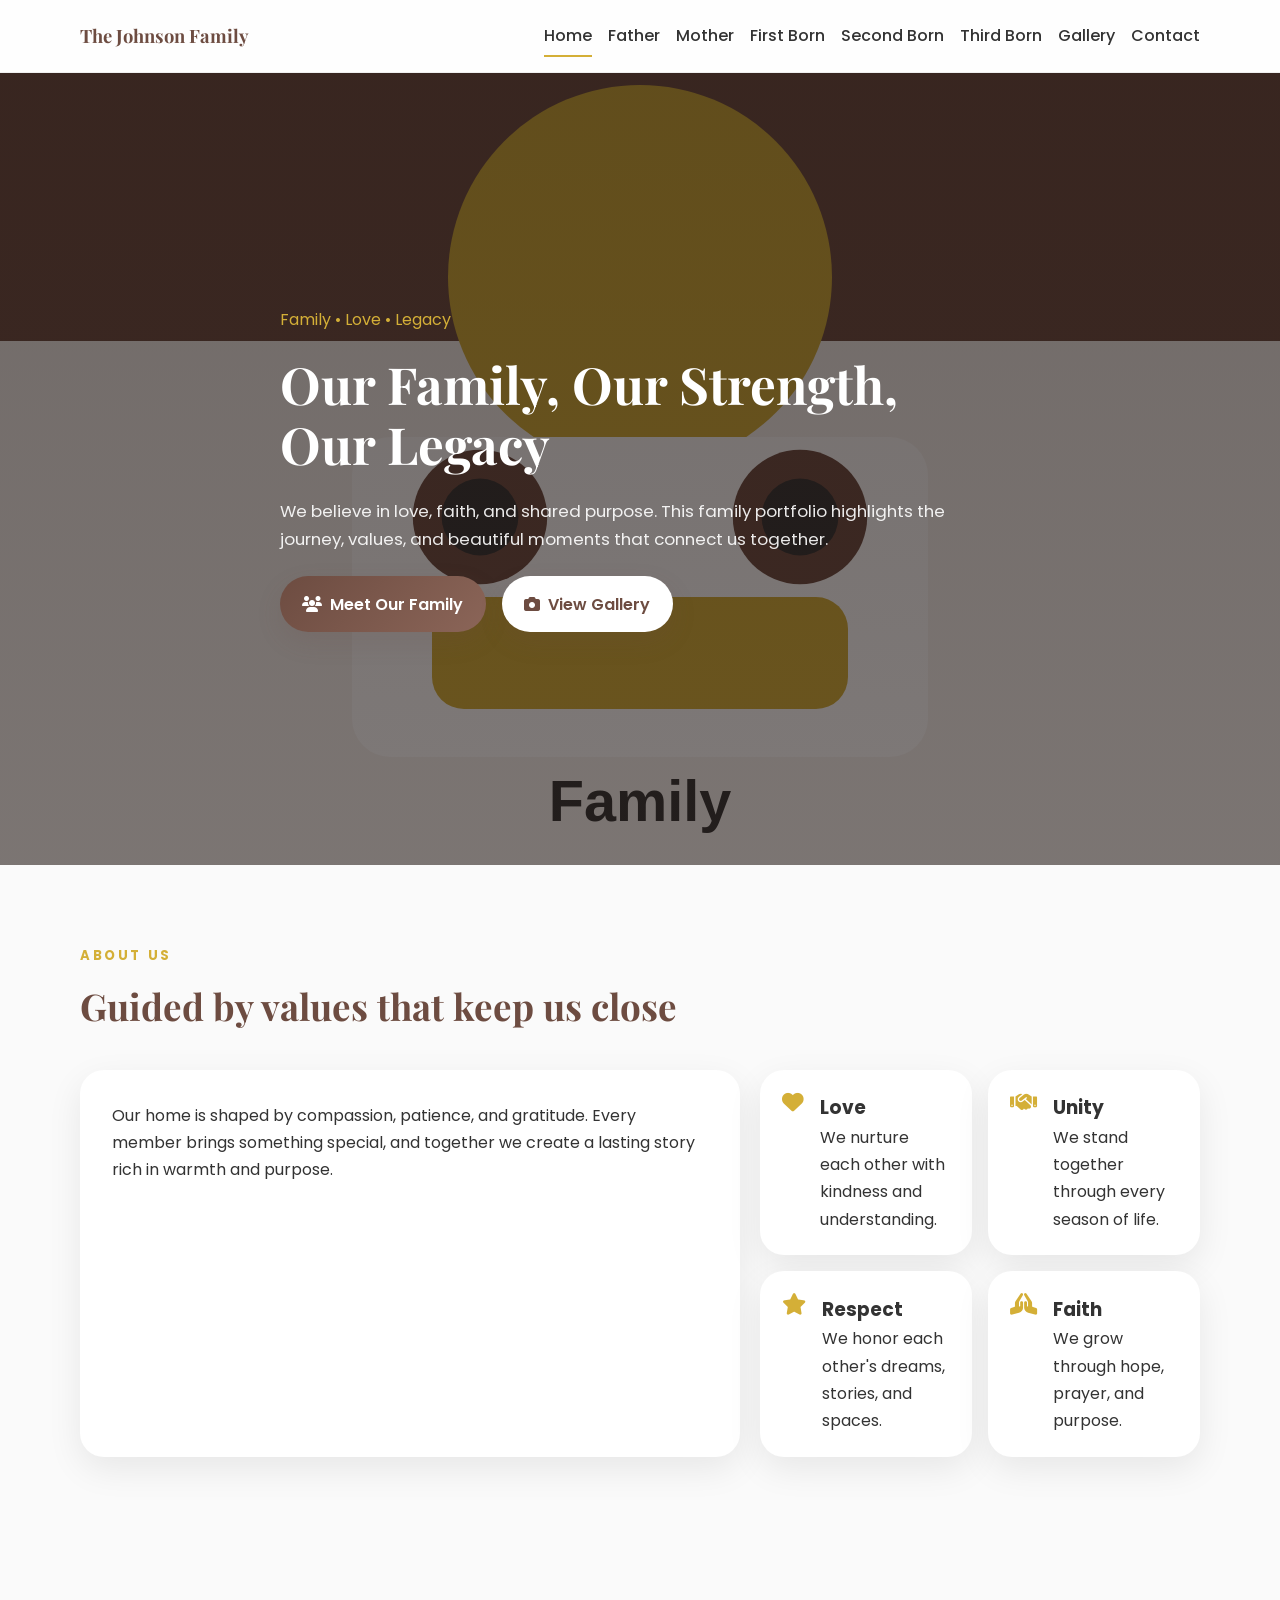
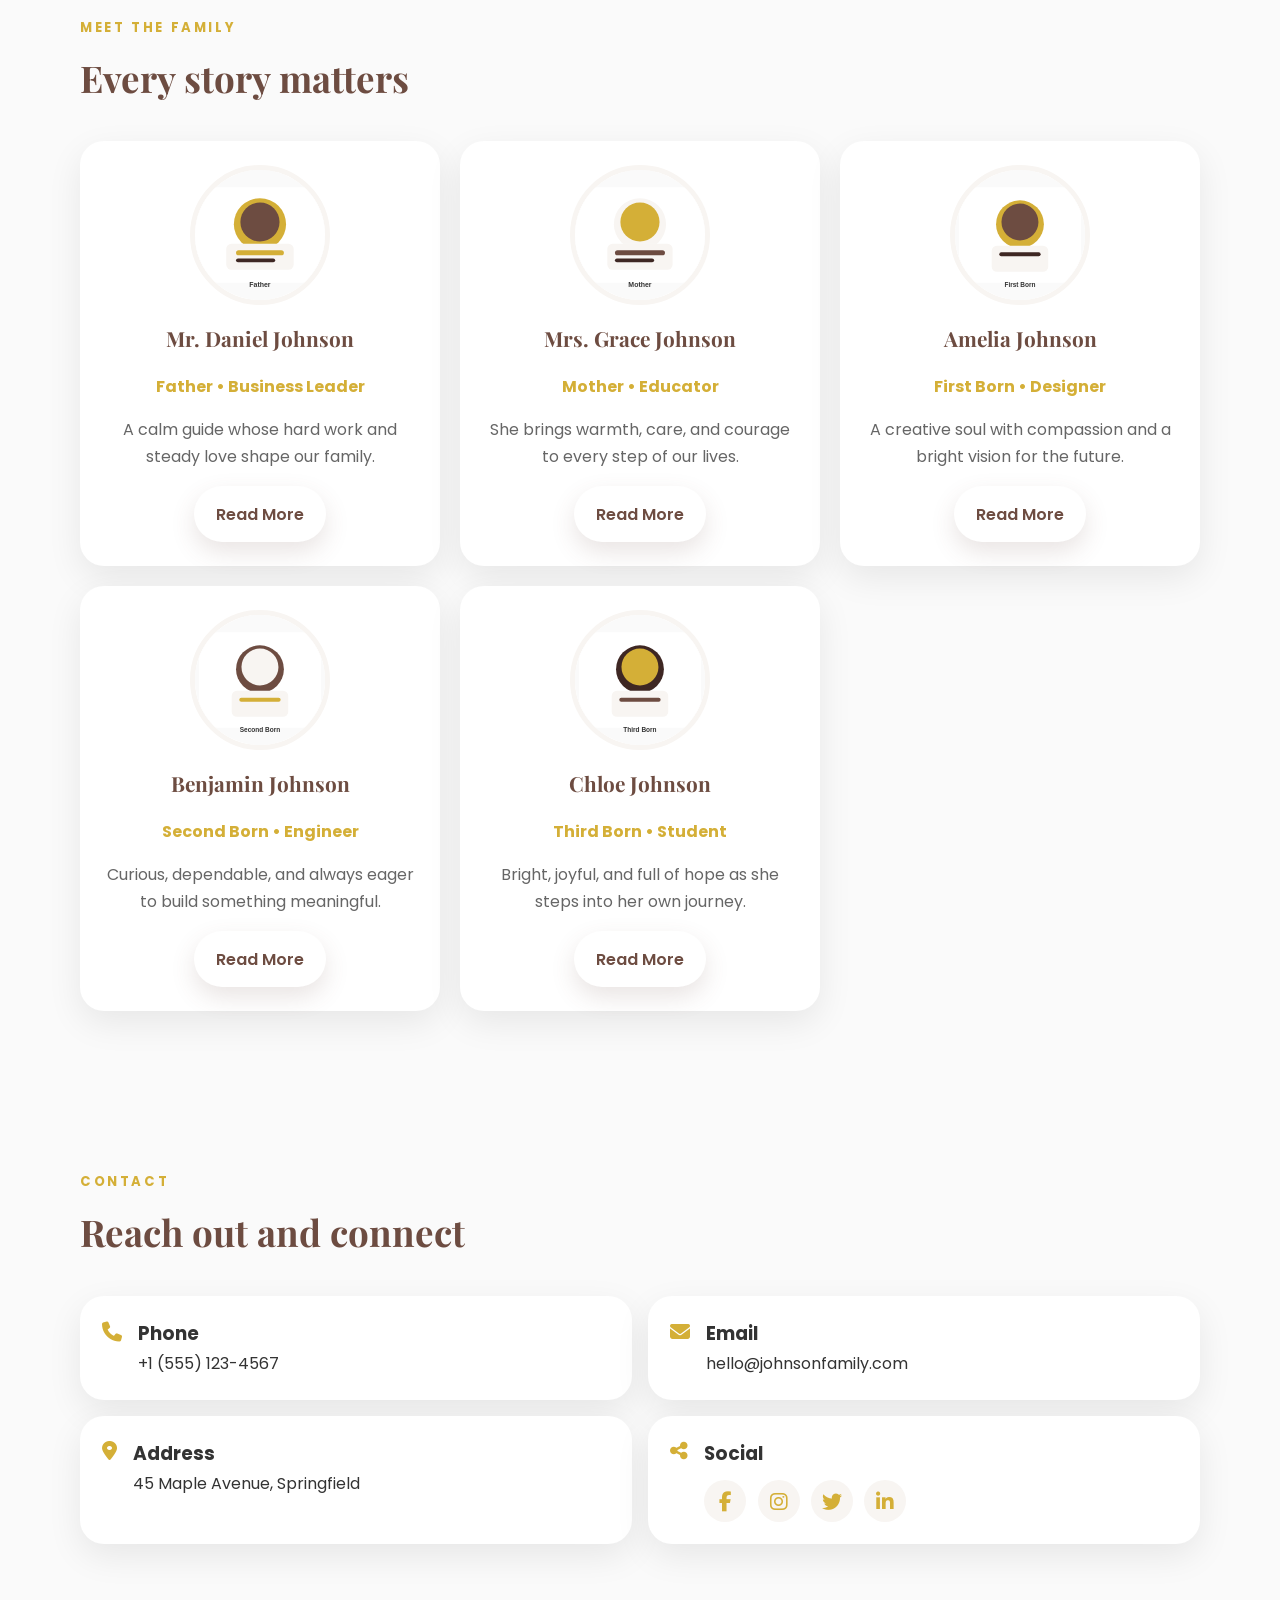
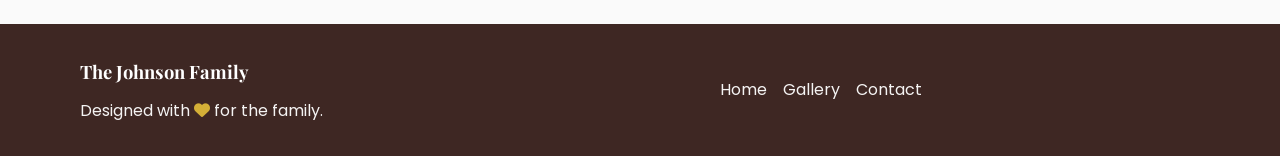
==== index.html @ 094f9c55 "first commit" ====
<!DOCTYPE html>
<html lang="en">
  <head>
    <meta charset="UTF-8" />
    <meta name="viewport" content="width=device-width, initial-scale=1.0" />
    <title>The Johnson Family</title>
    <meta name="description" content="A warm and elegant family portfolio website for the Johnson family." />
    <link rel="preconnect" href="https://fonts.googleapis.com" />
    <link rel="preconnect" href="https://fonts.gstatic.com" crossorigin />
    <link href="https://fonts.googleapis.com/css2?family=Playfair+Display:wght@600;700&family=Poppins:wght@400;500;600;700&display=swap" rel="stylesheet" />
    <link rel="stylesheet" href="https://cdnjs.cloudflare.com/ajax/libs/font-awesome/6.5.0/css/all.min.css" />
    <link rel="stylesheet" href="css/style.css" />
  </head>
  <body>
    <header class="site-header">
      <div class="container navbar">
        <a class="logo" href="index.html">The Johnson Family</a>
        <nav class="nav-links" aria-label="Primary navigation">
          <a class="active" href="index.html">Home</a>
          <a href="father.html">Father</a>
          <a href="mother.html">Mother</a>
          <a href="firstborn.html">First Born</a>
          <a href="secondborn.html">Second Born</a>
          <a href="thirdborn.html">Third Born</a>
          <a href="gallery.html">Gallery</a>
          <a href="#contact">Contact</a>
        </nav>
      </div>
    </header>

    <main>
      <section class="hero">
        <div class="container hero-content">
          <span class="section-title" style="margin-bottom: 0; color: var(--accent);">Family • Love • Legacy</span>
          <h1>Our Family, Our Strength, Our Legacy</h1>
          <p>We believe in love, faith, and shared purpose. This family portfolio highlights the journey, values, and beautiful moments that connect us together.</p>
          <div class="hero-actions">
            <a class="btn btn-primary" href="#family"><i class="fa-solid fa-users"></i> Meet Our Family</a>
            <a class="btn btn-secondary" href="gallery.html"><i class="fa-solid fa-camera"></i> View Gallery</a>
          </div>
        </div>
      </section>

      <section class="section">
        <div class="container">
          <div class="section-title">
            <span>About us</span>
            <h2>Guided by values that keep us close</h2>
          </div>
          <div class="about-grid">
            <div class="about-card">
              <p>Our home is shaped by compassion, patience, and gratitude. Every member brings something special, and together we create a lasting story rich in warmth and purpose.</p>
            </div>
            <div class="values-grid">
              <article class="value-card">
                <i class="fa-solid fa-heart"></i>
                <div>
                  <h3>Love</h3>
                  <p>We nurture each other with kindness and understanding.</p>
                </div>
              </article>
              <article class="value-card">
                <i class="fa-solid fa-handshake"></i>
                <div>
                  <h3>Unity</h3>
                  <p>We stand together through every season of life.</p>
                </div>
              </article>
              <article class="value-card">
                <i class="fa-solid fa-star"></i>
                <div>
                  <h3>Respect</h3>
                  <p>We honor each other's dreams, stories, and spaces.</p>
                </div>
              </article>
              <article class="value-card">
                <i class="fa-solid fa-praying-hands"></i>
                <div>
                  <h3>Faith</h3>
                  <p>We grow through hope, prayer, and purpose.</p>
                </div>
              </article>
            </div>
          </div>
        </div>
      </section>

      <section class="section" id="family">
        <div class="container">
          <div class="section-title">
            <span>Meet the family</span>
            <h2>Every story matters</h2>
          </div>
          <div class="member-grid">
            <article class="member-card">
              <img src="images/father.svg" alt="Father portrait" />
              <h3>Mr. Daniel Johnson</h3>
              <p class="role">Father • Business Leader</p>
              <p class="bio">A calm guide whose hard work and steady love shape our family.</p>
              <a class="btn btn-secondary" href="father.html">Read More</a>
            </article>
            <article class="member-card">
              <img src="images/mother.svg" alt="Mother portrait" />
              <h3>Mrs. Grace Johnson</h3>
              <p class="role">Mother • Educator</p>
              <p class="bio">She brings warmth, care, and courage to every step of our lives.</p>
              <a class="btn btn-secondary" href="mother.html">Read More</a>
            </article>
            <article class="member-card">
              <img src="images/firstborn.svg" alt="First born portrait" />
              <h3>Amelia Johnson</h3>
              <p class="role">First Born • Designer</p>
              <p class="bio">A creative soul with compassion and a bright vision for the future.</p>
              <a class="btn btn-secondary" href="firstborn.html">Read More</a>
            </article>
            <article class="member-card">
              <img src="images/secondborn.svg" alt="Second born portrait" />
              <h3>Benjamin Johnson</h3>
              <p class="role">Second Born • Engineer</p>
              <p class="bio">Curious, dependable, and always eager to build something meaningful.</p>
              <a class="btn btn-secondary" href="secondborn.html">Read More</a>
            </article>
            <article class="member-card">
              <img src="images/thirdborn.svg" alt="Third born portrait" />
              <h3>Chloe Johnson</h3>
              <p class="role">Third Born • Student</p>
              <p class="bio">Bright, joyful, and full of hope as she steps into her own journey.</p>
              <a class="btn btn-secondary" href="thirdborn.html">Read More</a>
            </article>
          </div>
        </div>
      </section>

      <section class="section" id="contact">
        <div class="container">
          <div class="section-title">
            <span>Contact</span>
            <h2>Reach out and connect</h2>
          </div>
          <div class="contact-grid">
            <article class="contact-card">
              <i class="fa-solid fa-phone"></i>
              <div>
                <h3>Phone</h3>
                <p>+1 (555) 123-4567</p>
              </div>
            </article>
            <article class="contact-card">
              <i class="fa-solid fa-envelope"></i>
              <div>
                <h3>Email</h3>
                <p>hello@johnsonfamily.com</p>
              </div>
            </article>
            <article class="contact-card">
              <i class="fa-solid fa-location-dot"></i>
              <div>
                <h3>Address</h3>
                <p>45 Maple Avenue, Springfield</p>
              </div>
            </article>
            <article class="contact-card">
              <i class="fa-solid fa-share-nodes"></i>
              <div>
                <h3>Social</h3>
                <div class="social-links">
                  <a href="#"><i class="fa-brands fa-facebook-f"></i></a>
                  <a href="#"><i class="fa-brands fa-instagram"></i></a>
                  <a href="#"><i class="fa-brands fa-twitter"></i></a>
                  <a href="#"><i class="fa-brands fa-linkedin-in"></i></a>
                </div>
              </div>
            </article>
          </div>
        </div>
      </section>
    </main>

    <footer class="site-footer">
      <div class="container footer-grid">
        <div>
          <h3 class="logo" style="color: white; margin-bottom: 0.6rem;">The Johnson Family</h3>
          <p>Designed with <i class="fa-solid fa-heart" style="color: var(--accent);"></i> for the family.</p>
        </div>
        <div>
          <ul class="footer-links">
            <li><a href="index.html">Home</a></li>
            <li><a href="gallery.html">Gallery</a></li>
            <li><a href="#contact">Contact</a></li>
          </ul>
        </div>
      </div>
    </footer>
  </body>
</html>
---- css/style.css ----
:root {
  /* Core palette used throughout the website */
  --primary: #6D4C41;
  --secondary: #F8F5F2;
  --accent: #D4AF37;
  --bg: #FAFAFA;
  --card: #FFFFFF;
  --text: #333333;
  --footer: #3E2723;
  --shadow: 0 12px 35px rgba(0, 0, 0, 0.08);
}

* {
  box-sizing: border-box;
  margin: 0;
  padding: 0;
}

html {
  scroll-behavior: smooth;
}

body {
  font-family: 'Poppins', sans-serif;
  color: var(--text);
  background: var(--bg);
  line-height: 1.7;
}

img {
  max-width: 100%;
  display: block;
}

a {
  color: inherit;
  text-decoration: none;
}

ul {
  list-style: none;
}

.container {
  width: min(1120px, calc(100% - 2rem));
  margin: 0 auto;
}

.btn {
  display: inline-flex;
  align-items: center;
  justify-content: center;
  gap: 0.5rem;
  padding: 0.9rem 1.4rem;
  border-radius: 999px;
  font-weight: 600;
  transition: transform 0.3s ease, box-shadow 0.3s ease, background 0.3s ease;
  box-shadow: 0 10px 25px rgba(109, 76, 65, 0.15);
}

.btn:hover {
  transform: translateY(-3px);
  box-shadow: 0 14px 30px rgba(109, 76, 65, 0.22);
}

.btn-primary {
  background: linear-gradient(135deg, var(--primary), #8b6558);
  color: white;
}

.btn-secondary {
  background: white;
  color: var(--primary);
}

.site-header {
  position: sticky;
  top: 0;
  z-index: 1000;
  background: rgba(255, 255, 255, 0.72);
  backdrop-filter: blur(10px);
  border-bottom: 1px solid rgba(0, 0, 0, 0.06);
}

.navbar {
  display: flex;
  align-items: center;
  justify-content: space-between;
  min-height: 72px;
}

.logo {
  font-family: 'Playfair Display', serif;
  font-size: 1.15rem;
  font-weight: 700;
  color: var(--primary);
}

.nav-links {
  display: flex;
  flex-wrap: wrap;
  gap: 1rem;
  align-items: center;
}

.nav-links a {
  position: relative;
  padding: 0.35rem 0;
  font-weight: 500;
  color: var(--text);
  transition: color 0.3s ease;
}

.nav-links a::after {
  content: '';
  position: absolute;
  left: 0;
  bottom: -2px;
  width: 100%;
  height: 2px;
  background: var(--accent);
  transform: scaleX(0);
  transform-origin: left;
  transition: transform 0.3s ease;
}

.nav-links a:hover::after,
.nav-links a.active::after {
  transform: scaleX(1);
}

.nav-links a:hover {
  color: var(--primary);
}

.hero {
  min-height: 88vh;
  display: grid;
  align-items: center;
  background: linear-gradient(rgba(21, 12, 10, 0.6), rgba(21, 12, 10, 0.55)), url('../images/family.svg') center/cover no-repeat;
  color: white;
}

.hero-content {
  padding: 5rem 0;
  display: grid;
  gap: 1.4rem;
  max-width: 720px;
}

.hero h1 {
  font-family: 'Playfair Display', serif;
  font-size: clamp(2.2rem, 4vw, 3.8rem);
  line-height: 1.16;
}

.hero p {
  font-size: 1.05rem;
  color: rgba(255, 255, 255, 0.9);
}

.hero-actions {
  display: flex;
  flex-wrap: wrap;
  gap: 1rem;
}

.section {
  padding: 5rem 0;
}

.section-title {
  display: flex;
  flex-direction: column;
  gap: 0.5rem;
  margin-bottom: 2rem;
}

.section-title span {
  color: var(--accent);
  font-weight: 700;
  letter-spacing: 0.2em;
  text-transform: uppercase;
  font-size: 0.82rem;
}

.section-title h2 {
  font-family: 'Playfair Display', serif;
  font-size: clamp(1.75rem, 3vw, 2.3rem);
  color: var(--primary);
}

.about-grid {
  display: grid;
  gap: 1.25rem;
}

.about-card,
.value-card,
.member-card,
.profile-card,
.contact-card,
.gallery-card,
.info-card {
  background: var(--card);
  border-radius: 24px;
  box-shadow: var(--shadow);
  transition: transform 0.3s ease, box-shadow 0.3s ease;
}

.about-card:hover,
.value-card:hover,
.member-card:hover,
.profile-card:hover,
.contact-card:hover,
.gallery-card:hover,
.info-card:hover {
  transform: translateY(-6px);
  box-shadow: 0 18px 40px rgba(0, 0, 0, 0.1);
}

.about-card {
  padding: 2rem;
}

.values-grid {
  display: grid;
  gap: 1rem;
}

.value-card {
  padding: 1.4rem;
  display: flex;
  gap: 1rem;
  align-items: flex-start;
}

.value-card i {
  font-size: 1.35rem;
  color: var(--accent);
}

.member-grid {
  display: grid;
  gap: 1.25rem;
}

.member-card {
  padding: 1.5rem;
  display: grid;
  gap: 1rem;
  justify-items: center;
  text-align: center;
}

.member-card img {
  width: 140px;
  height: 140px;
  object-fit: cover;
  border-radius: 50%;
  border: 5px solid var(--secondary);
}

.member-card h3 {
  font-family: 'Playfair Display', serif;
  font-size: 1.3rem;
  color: var(--primary);
}

.member-card .role {
  font-weight: 700;
  color: var(--accent);
}

.member-card .bio {
  color: #666;
}

.profile-hero {
  background: linear-gradient(135deg, rgba(109, 76, 65, 0.95), rgba(212, 175, 55, 0.8));
  color: white;
  padding: 4rem 0;
}

.profile-layout {
  display: grid;
  gap: 2rem;
  align-items: center;
}

.profile-card {
  padding: 2rem;
  display: grid;
  gap: 1rem;
}

.profile-card img {
  width: min(100%, 330px);
  border-radius: 24px;
  object-fit: cover;
  box-shadow: var(--shadow);
}

.profile-meta {
  display: flex;
  flex-wrap: wrap;
  gap: 0.6rem;
  margin-top: 0.5rem;
}

.meta-pill {
  border-radius: 999px;
  padding: 0.4rem 0.8rem;
  background: var(--secondary);
  color: var(--primary);
  font-size: 0.9rem;
}

.profile-grid {
  display: grid;
  gap: 1rem;
  margin-top: 2rem;
}

.info-card {
  padding: 1.4rem;
}

.info-card h3 {
  color: var(--primary);
  margin-bottom: 0.55rem;
  font-family: 'Playfair Display', serif;
}

.quote {
  font-style: italic;
  color: var(--primary);
  border-left: 3px solid var(--accent);
  padding-left: 1rem;
}

.gallery-grid {
  display: grid;
  gap: 1rem;
}

.gallery-card {
  overflow: hidden;
}

.gallery-card img {
  width: 100%;
  height: 240px;
  object-fit: cover;
  transition: transform 0.35s ease;
}

.gallery-card:hover img {
  transform: scale(1.08);
}

.contact-grid {
  display: grid;
  gap: 1rem;
}

.contact-card {
  padding: 1.4rem;
  display: flex;
  gap: 1rem;
  align-items: flex-start;
}

.contact-card i {
  color: var(--accent);
  font-size: 1.25rem;
  margin-top: 0.2rem;
}

.social-links {
  display: flex;
  gap: 0.7rem;
  flex-wrap: wrap;
  margin-top: 0.6rem;
}

.social-links a {
  width: 42px;
  height: 42px;
  display: grid;
  place-items: center;
  border-radius: 50%;
  background: var(--secondary);
  color: var(--primary);
  transition: transform 0.3s ease, background 0.3s ease;
}

.social-links a:hover {
  transform: translateY(-3px);
  background: var(--accent);
  color: white;
}

.site-footer {
  background: var(--footer);
  color: rgba(255, 255, 255, 0.95);
  padding: 2rem 0;
}

.footer-grid {
  display: grid;
  gap: 1rem;
}

.footer-links {
  display: flex;
  flex-wrap: wrap;
  gap: 1rem;
}

.footer-links a:hover {
  color: var(--accent);
}

@media (min-width: 768px) {
  .about-grid {
    grid-template-columns: 1.2fr 0.8fr;
  }

  .values-grid {
    grid-template-columns: repeat(2, minmax(0, 1fr));
  }

  .member-grid {
    grid-template-columns: repeat(2, minmax(0, 1fr));
  }

  .profile-layout {
    grid-template-columns: 1.1fr 0.9fr;
  }

  .profile-grid {
    grid-template-columns: repeat(2, minmax(0, 1fr));
  }

  .contact-grid {
    grid-template-columns: repeat(2, minmax(0, 1fr));
  }

  .gallery-grid {
    grid-template-columns: repeat(2, minmax(0, 1fr));
  }

  .footer-grid {
    grid-template-columns: 1.3fr 1fr;
    align-items: center;
  }
}

@media (min-width: 1024px) {
  .member-grid {
    grid-template-columns: repeat(3, minmax(0, 1fr));
  }

  .gallery-grid {
    grid-template-columns: repeat(3, minmax(0, 1fr));
  }
}

@media (min-width: 1280px) {
  .gallery-grid {
    grid-template-columns: repeat(4, minmax(0, 1fr));
  }
}

@media (max-width: 767px) {
  .navbar {
    flex-direction: column;
    padding: 0.8rem 0;
    gap: 0.8rem;
  }

  .nav-links {
    justify-content: center;
  }
}
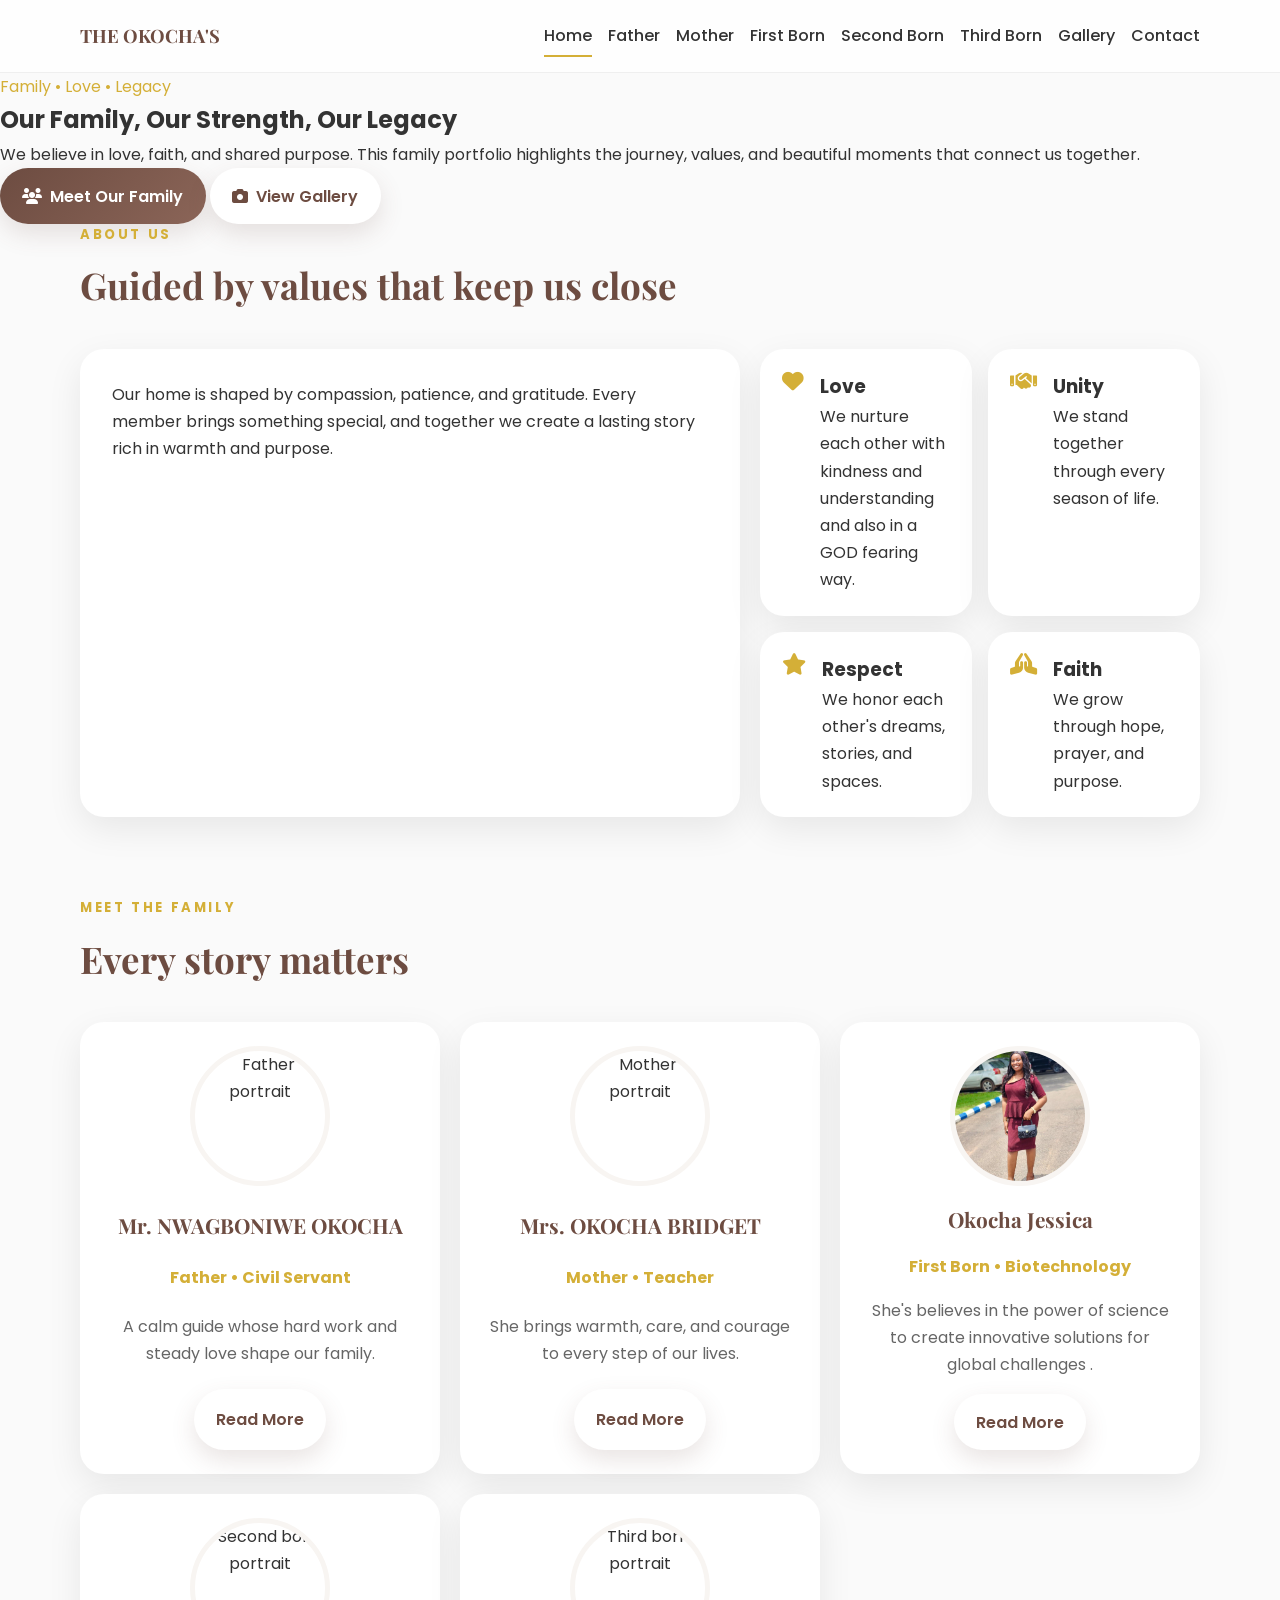
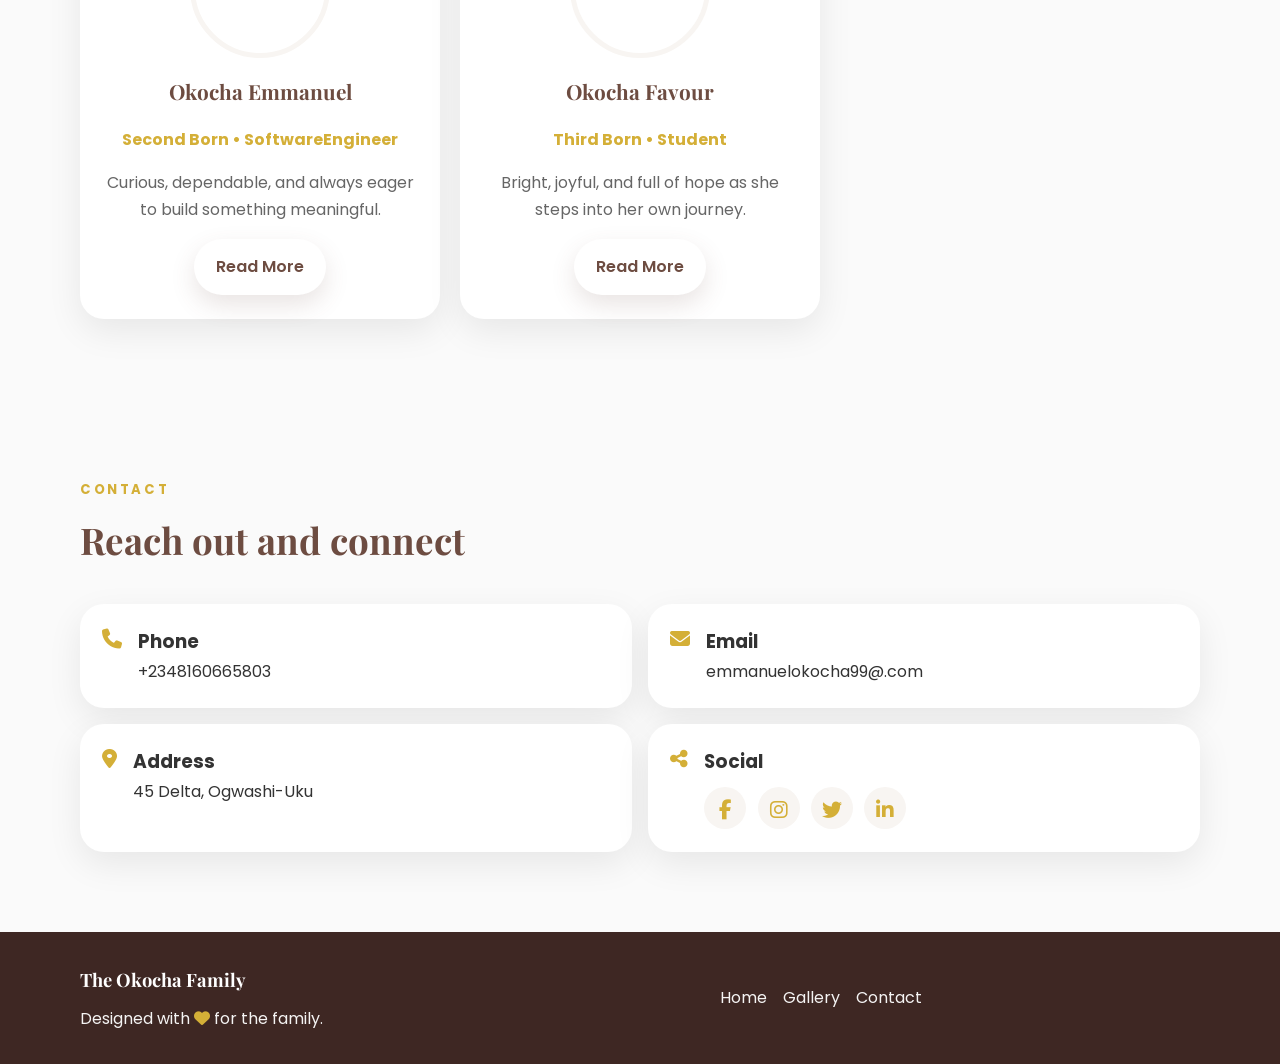
==== commit cd6b19e6: "initial commit" ====
--- a/index.html
+++ b/index.html
@@ -1,88 +1,97 @@
 <!DOCTYPE html>
 <html lang="en">
-  <head>
-    <meta charset="UTF-8" />
-    <meta name="viewport" content="width=device-width, initial-scale=1.0" />
-    <title>The Johnson Family</title>
-    <meta name="description" content="A warm and elegant family portfolio website for the Johnson family." />
-    <link rel="preconnect" href="https://fonts.googleapis.com" />
-    <link rel="preconnect" href="https://fonts.gstatic.com" crossorigin />
-    <link href="https://fonts.googleapis.com/css2?family=Playfair+Display:wght@600;700&family=Poppins:wght@400;500;600;700&display=swap" rel="stylesheet" />
-    <link rel="stylesheet" href="https://cdnjs.cloudflare.com/ajax/libs/font-awesome/6.5.0/css/all.min.css" />
-    <link rel="stylesheet" href="css/style.css" />
-  </head>
-  <body>
-    <header class="site-header">
-      <div class="container navbar">
-        <a class="logo" href="index.html">The Johnson Family</a>
-        <nav class="nav-links" aria-label="Primary navigation">
-          <a class="active" href="index.html">Home</a>
-          <a href="father.html">Father</a>
-          <a href="mother.html">Mother</a>
-          <a href="firstborn.html">First Born</a>
-          <a href="secondborn.html">Second Born</a>
-          <a href="thirdborn.html">Third Born</a>
-          <a href="gallery.html">Gallery</a>
-          <a href="#contact">Contact</a>
-        </nav>
-      </div>
-    </header>
-
-    <main>
-      <section class="hero">
-        <div class="container hero-content">
-          <span class="section-title" style="margin-bottom: 0; color: var(--accent);">Family • Love • Legacy</span>
-          <h1>Our Family, Our Strength, Our Legacy</h1>
-          <p>We believe in love, faith, and shared purpose. This family portfolio highlights the journey, values, and beautiful moments that connect us together.</p>
-          <div class="hero-actions">
-            <a class="btn btn-primary" href="#family"><i class="fa-solid fa-users"></i> Meet Our Family</a>
-            <a class="btn btn-secondary" href="gallery.html"><i class="fa-solid fa-camera"></i> View Gallery</a>
-          </div>
-        </div>
-      </section>
-
-      <section class="section">
-        <div class="container">
-          <div class="section-title">
-            <span>About us</span>
-            <h2>Guided by values that keep us close</h2>
-          </div>
-          <div class="about-grid">
-            <div class="about-card">
-              <p>Our home is shaped by compassion, patience, and gratitude. Every member brings something special, and together we create a lasting story rich in warmth and purpose.</p>
-            </div>
-            <div class="values-grid">
-              <article class="value-card">
-                <i class="fa-solid fa-heart"></i>
-                <div>
-                  <h3>Love</h3>
-                  <p>We nurture each other with kindness and understanding.</p>
-                </div>
-              </article>
-              <article class="value-card">
-                <i class="fa-solid fa-handshake"></i>
-                <div>
-                  <h3>Unity</h3>
-                  <p>We stand together through every season of life.</p>
-                </div>
-              </article>
-              <article class="value-card">
-                <i class="fa-solid fa-star"></i>
-                <div>
-                  <h3>Respect</h3>
-                  <p>We honor each other's dreams, stories, and spaces.</p>
-                </div>
-              </article>
-              <article class="value-card">
-                <i class="fa-solid fa-praying-hands"></i>
-                <div>
-                  <h3>Faith</h3>
-                  <p>We grow through hope, prayer, and purpose.</p>
-                </div>
-              </article>
-            </div>
-          </div>
-        </div>
+
+<head>
+  <meta charset="UTF-8" />
+  <meta name="viewport" content="width=device-width, initial-scale=1.0" />
+  <title>THE NWAGBONIE'S</title>
+  <meta name="description" content="A warm and elegant family portfolio website for the Johnson family." />
+  <link rel="preconnect" href="https://fonts.googleapis.com" />
+  <link rel="preconnect" href="https://fonts.gstatic.com" crossorigin />
+  <link
+    href="https://fonts.googleapis.com/css2?family=Playfair+Display:wght@600;700&family=Poppins:wght@400;500;600;700&display=swap"
+    rel="stylesheet" />
+  <link rel="stylesheet" href="https://cdnjs.cloudflare.com/ajax/libs/font-awesome/6.5.0/css/all.min.css" />
+  <link rel="stylesheet" href="css/style.css" />
+</head>
+
+<body>
+  <header class="site-header">
+    <div class="container navbar">
+      <a class="logo" href="index.html">THE OKOCHA'S</a>
+      <nav class="nav-links" aria-label="Primary navigation">
+        <a class="active" href="index.html">Home</a>
+        <a href="father.html">Father</a>
+        <a href="mother.html">Mother</a>
+        <a href="firstborn.html">First Born</a>
+        <a href="secondborn.html">Second Born</a>
+        <a href="thirdborn.html">Third Born</a>
+        <a href="gallery.html">Gallery</a>
+        <a href="#contact">Contact</a>
+      </nav>
+    </div>
+  </header>
+
+  <main>
+    <section>
+      <div>
+
+
+        <span class="section-title" style="margin-bottom: 0; color: var(--accent);">Family • Love • Legacy</span>
+        <h1>Our Family, Our Strength, Our Legacy</h1>
+        <p>We believe in love, faith, and shared purpose. This family portfolio highlights the journey, values, and
+          beautiful moments that connect us together.</p>
+        <div>
+          <img src="images/family.jpeg" alt="">
+          <a class="btn btn-primary" href="#family"><i class="fa-solid fa-users"></i> Meet Our Family</a>
+          <a class="btn btn-secondary" href="gallery.html"><i class="fa-solid fa-camera"></i> View Gallery</a>
+        </div>
+      </div>
+    </section>
+
+    <sectio n class="section">
+      <div class="container">
+        <div class="section-title">
+          <span>About us</span>
+          <h2>Guided by values that keep us close</h2>
+        </div>
+        <div class="about-grid">
+          <div class="about-card">
+            <p>Our home is shaped by compassion, patience, and gratitude. Every member brings something special, and
+              together we create a lasting story rich in warmth and purpose.</p>
+          </div>
+          <div class="values-grid">
+            <article class="value-card">
+              <i class="fa-solid fa-heart"></i>
+              <div>
+                <h3>Love</h3>
+                <p>We nurture each other with kindness and understanding and also in a GOD fearing way.</p>
+              </div>
+            </article>
+            <article class="value-card">
+              <i class="fa-solid fa-handshake"></i>
+              <div>
+                <h3>Unity</h3>
+                <p>We stand together through every season of life.</p>
+              </div>
+            </article>
+            <article class="value-card">
+              <i class="fa-solid fa-star"></i>
+              <div>
+                <h3>Respect</h3>
+                <p>We honor each other's dreams, stories, and spaces.</p>
+              </div>
+            </article>
+            <article class="value-card">
+              <i class="fa-solid fa-praying-hands"></i>
+              <div>
+                <h3>Faith</h3>
+                <p>We grow through hope, prayer, and purpose.</p>
+              </div>
+            </article>
+          </div>
+        </div>
+      </div>
       </section>
 
       <section class="section" id="family">
@@ -93,36 +102,37 @@
           </div>
           <div class="member-grid">
             <article class="member-card">
-              <img src="images/father.svg" alt="Father portrait" />
-              <h3>Mr. Daniel Johnson</h3>
-              <p class="role">Father • Business Leader</p>
+              <img src="images/dad.jpeg" alt="Father portrait" />
+              <h3>Mr. NWAGBONIWE OKOCHA</h3>
+              <p class="role">Father • Civil Servant</p>
               <p class="bio">A calm guide whose hard work and steady love shape our family.</p>
               <a class="btn btn-secondary" href="father.html">Read More</a>
             </article>
             <article class="member-card">
-              <img src="images/mother.svg" alt="Mother portrait" />
-              <h3>Mrs. Grace Johnson</h3>
-              <p class="role">Mother • Educator</p>
+              <img src="images/mom2.jpeg" alt="Mother portrait" />
+              <h3>Mrs. OKOCHA BRIDGET</h3>
+              <p class="role">Mother • Teacher</p>
               <p class="bio">She brings warmth, care, and courage to every step of our lives.</p>
               <a class="btn btn-secondary" href="mother.html">Read More</a>
             </article>
             <article class="member-card">
-              <img src="images/firstborn.svg" alt="First born portrait" />
-              <h3>Amelia Johnson</h3>
-              <p class="role">First Born • Designer</p>
-              <p class="bio">A creative soul with compassion and a bright vision for the future.</p>
+              <img src="images/sister.jpg " alt="First born portrait" />
+              <h3>Okocha Jessica</h3>
+              <p class="role">First Born • Biotechnology</p>
+              <p class="bio">She's believes in the power of science to create innovative solutions for global challenges
+                .</p>
               <a class="btn btn-secondary" href="firstborn.html">Read More</a>
             </article>
             <article class="member-card">
-              <img src="images/secondborn.svg" alt="Second born portrait" />
-              <h3>Benjamin Johnson</h3>
-              <p class="role">Second Born • Engineer</p>
+              <img src="images/son4.jpeg" alt="Second born portrait" />
+              <h3>Okocha Emmanuel</h3>
+              <p class="role">Second Born • SoftwareEngineer</p>
               <p class="bio">Curious, dependable, and always eager to build something meaningful.</p>
               <a class="btn btn-secondary" href="secondborn.html">Read More</a>
             </article>
             <article class="member-card">
-              <img src="images/thirdborn.svg" alt="Third born portrait" />
-              <h3>Chloe Johnson</h3>
+              <img src="images/third3.jpeg" alt="Third born portrait" />
+              <h3>Okocha Favour</h3>
               <p class="role">Third Born • Student</p>
               <p class="bio">Bright, joyful, and full of hope as she steps into her own journey.</p>
               <a class="btn btn-secondary" href="thirdborn.html">Read More</a>
@@ -142,21 +152,21 @@
               <i class="fa-solid fa-phone"></i>
               <div>
                 <h3>Phone</h3>
-                <p>+1 (555) 123-4567</p>
+                <p>+2348160665803</p>
               </div>
             </article>
             <article class="contact-card">
               <i class="fa-solid fa-envelope"></i>
               <div>
                 <h3>Email</h3>
-                <p>hello@johnsonfamily.com</p>
+                <p>emmanuelokocha99@.com</p>
               </div>
             </article>
             <article class="contact-card">
               <i class="fa-solid fa-location-dot"></i>
               <div>
                 <h3>Address</h3>
-                <p>45 Maple Avenue, Springfield</p>
+                <p>45 Delta, Ogwashi-Uku</p>
               </div>
             </article>
             <article class="contact-card">
@@ -174,22 +184,23 @@
           </div>
         </div>
       </section>
-    </main>
-
-    <footer class="site-footer">
-      <div class="container footer-grid">
-        <div>
-          <h3 class="logo" style="color: white; margin-bottom: 0.6rem;">The Johnson Family</h3>
-          <p>Designed with <i class="fa-solid fa-heart" style="color: var(--accent);"></i> for the family.</p>
-        </div>
-        <div>
-          <ul class="footer-links">
-            <li><a href="index.html">Home</a></li>
-            <li><a href="gallery.html">Gallery</a></li>
-            <li><a href="#contact">Contact</a></li>
-          </ul>
-        </div>
-      </div>
-    </footer>
-  </body>
-</html>
+  </main>
+
+  <footer class="site-footer">
+    <div class="container footer-grid">
+      <div>
+        <h3 class="logo" style="color: white; margin-bottom: 0.6rem;">The Okocha Family</h3>
+        <p>Designed with <i class="fa-solid fa-heart" style="color: var(--accent);"></i> for the family.</p>
+      </div>
+      <div>
+        <ul class="footer-links">
+          <li><a href="index.html">Home</a></li>
+          <li><a href="gallery.html">Gallery</a></li>
+          <li><a href="#contact">Contact</a></li>
+        </ul>
+      </div>
+    </div>
+  </footer>
+</body>
+
+</html>
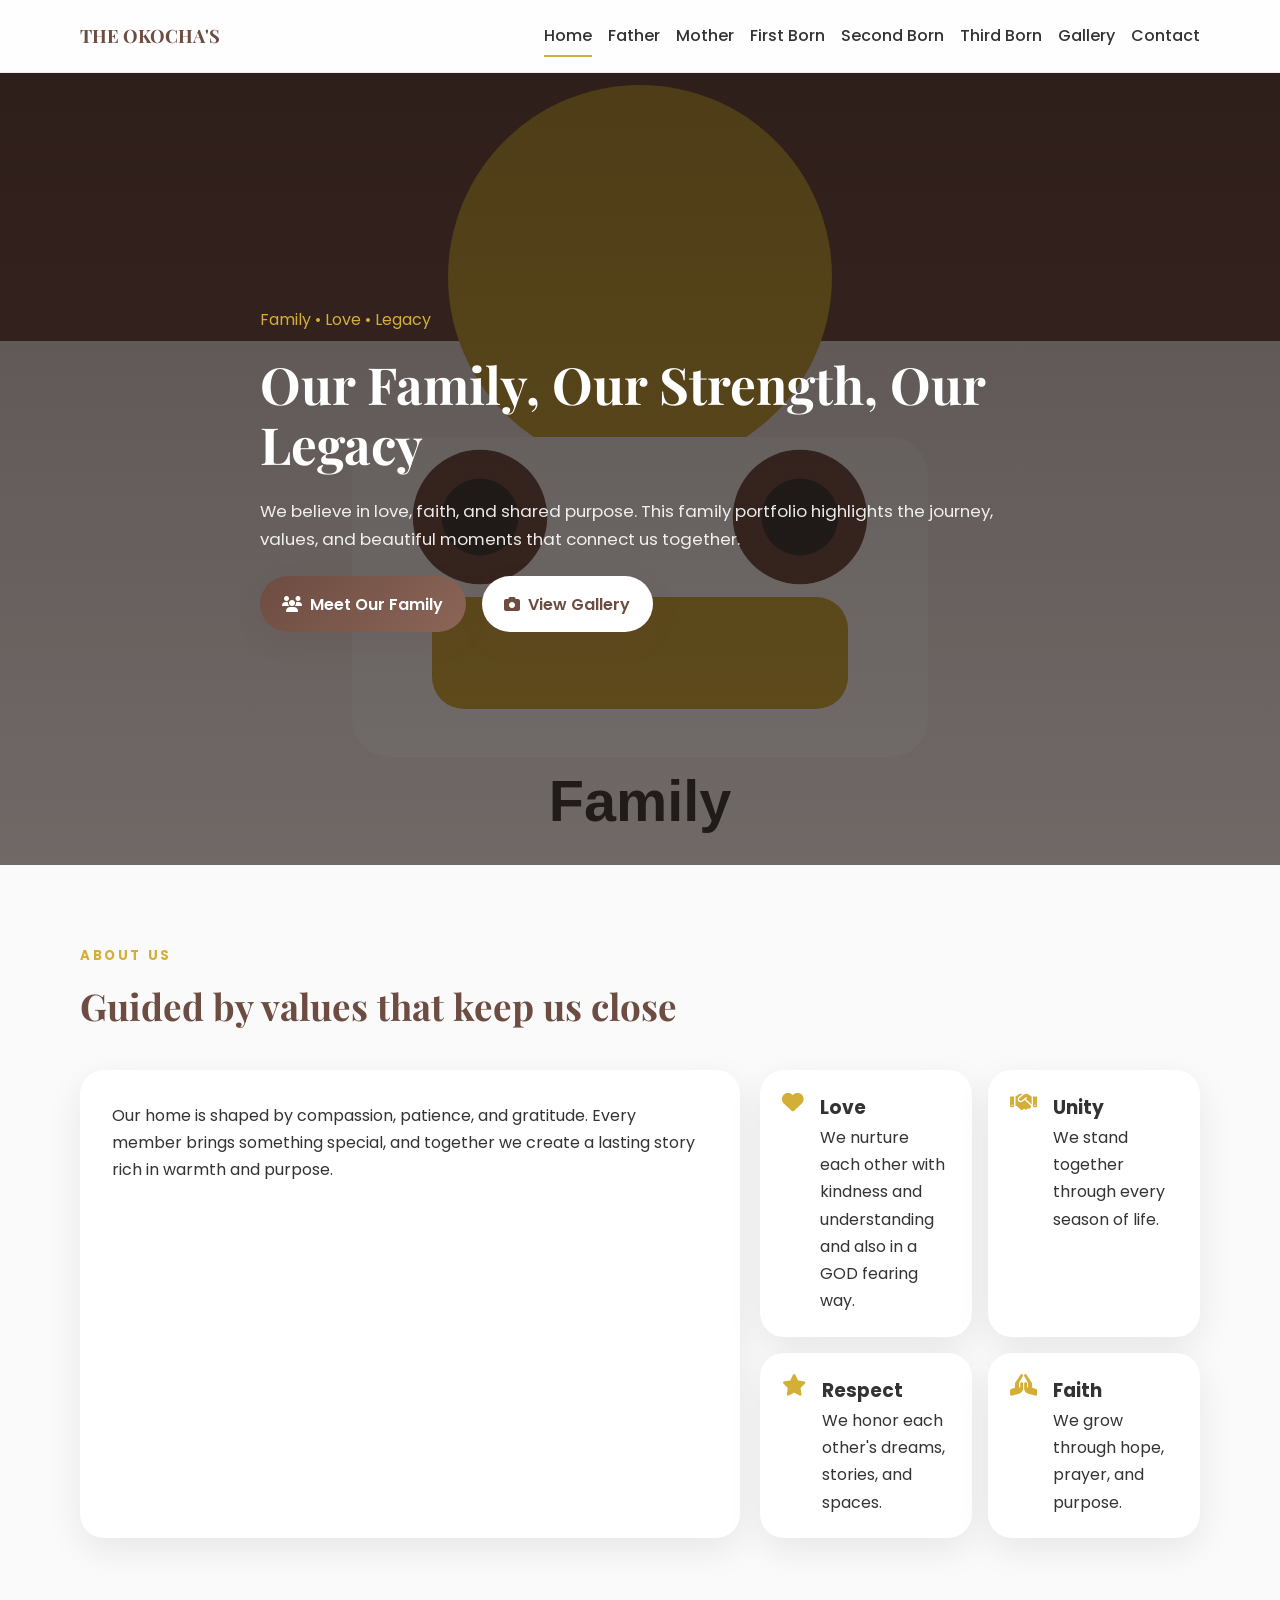
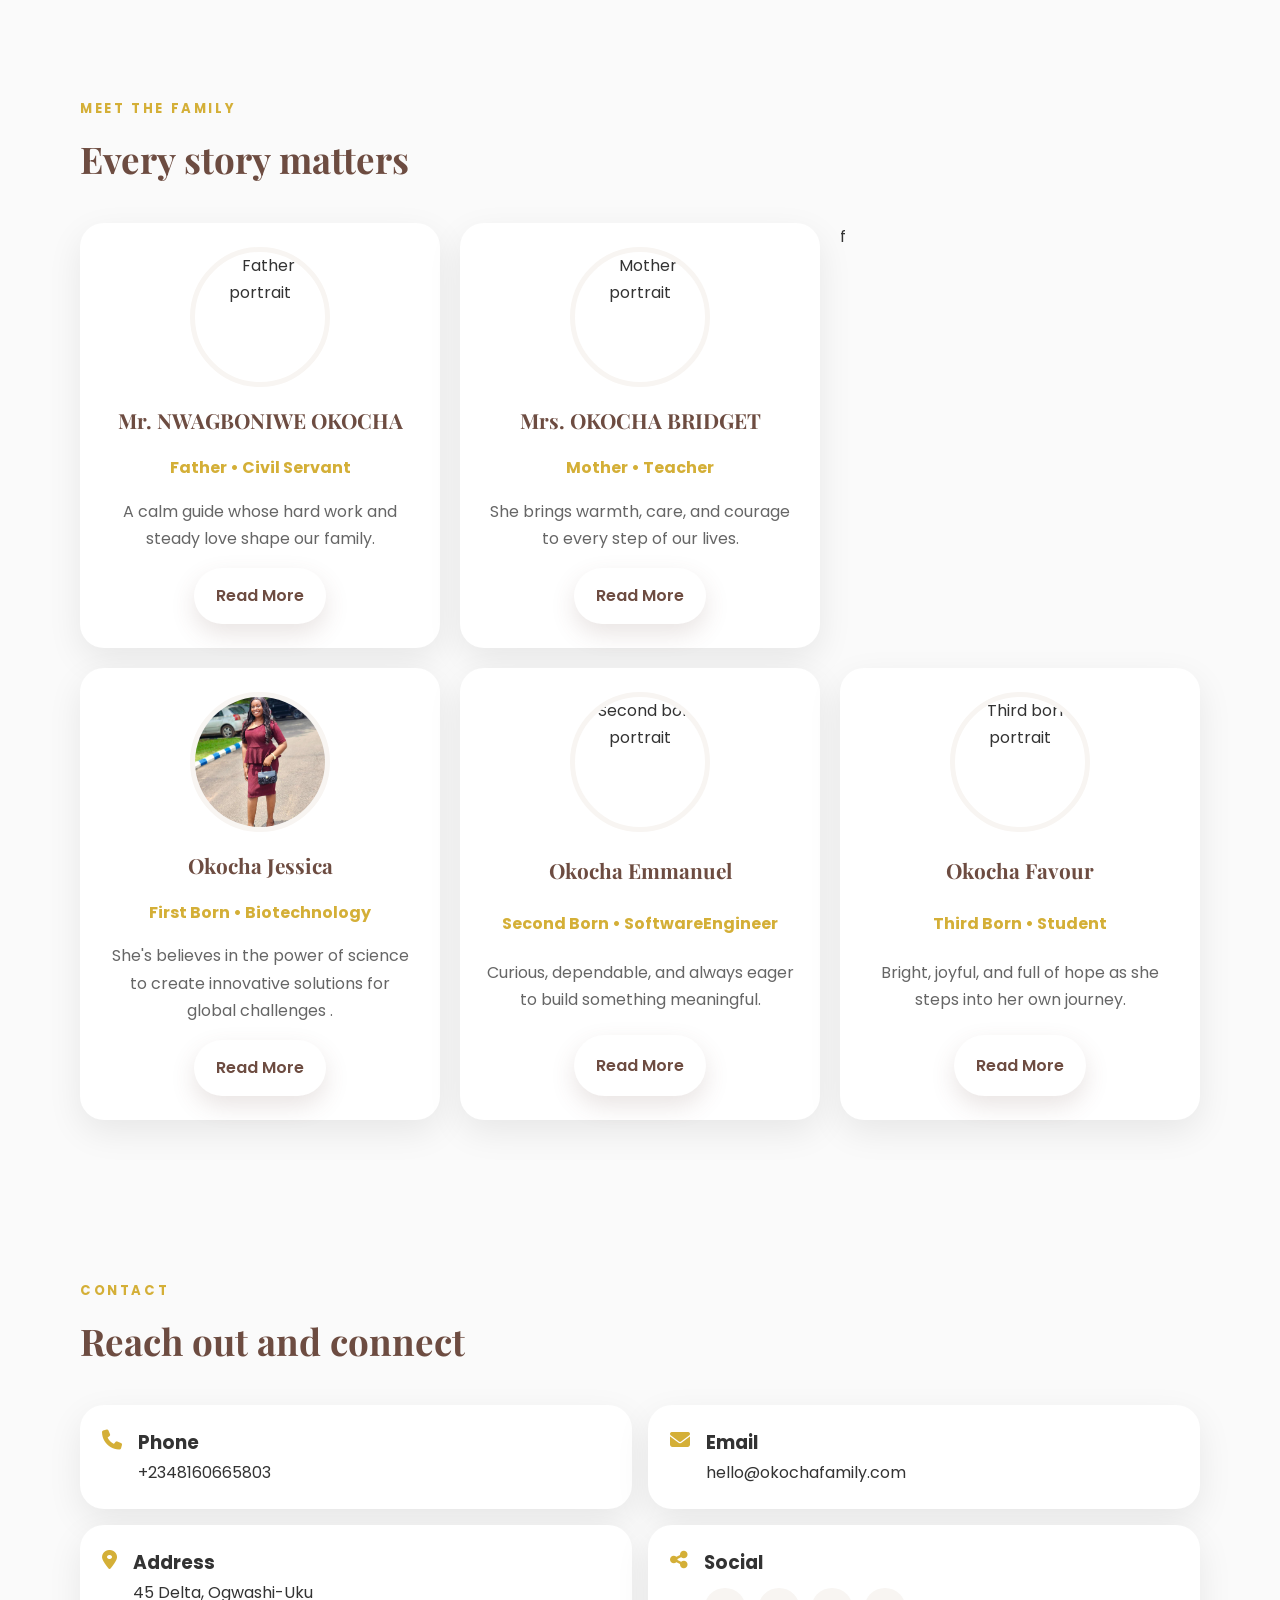
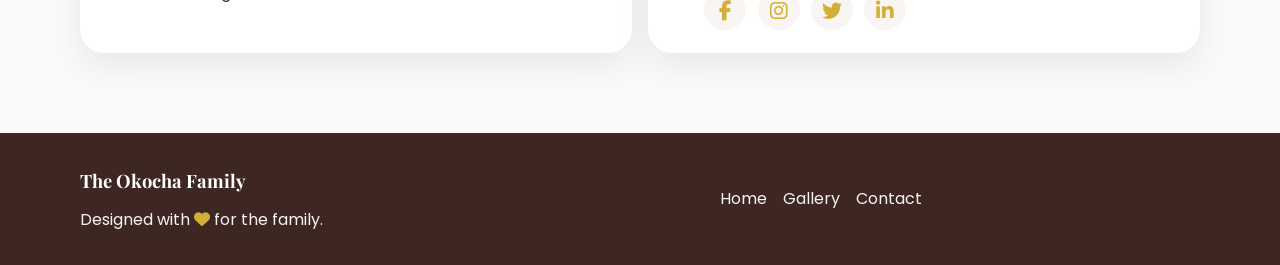
==== commit c26a17e8: "correced the errors" ====
--- a/index.html
+++ b/index.html
@@ -4,17 +4,14 @@
 <head>
   <meta charset="UTF-8" />
   <meta name="viewport" content="width=device-width, initial-scale=1.0" />
-  <title>THE NWAGBONIE'S</title>
-  <meta name="description" content="A warm and elegant family portfolio website for the Johnson family." />
+  <title>The Okocha Family</title>
+  <meta name="description" content="A warm and elegant family portfolio website for the Okocha family." />
   <link rel="preconnect" href="https://fonts.googleapis.com" />
   <link rel="preconnect" href="https://fonts.gstatic.com" crossorigin />
-  <link
-    href="https://fonts.googleapis.com/css2?family=Playfair+Display:wght@600;700&family=Poppins:wght@400;500;600;700&display=swap"
-    rel="stylesheet" />
+  <link href="https://fonts.googleapis.com/css2?family=Playfair+Display:wght@600;700&family=Poppins:wght@400;500;600;700&display=swap" rel="stylesheet" />
   <link rel="stylesheet" href="https://cdnjs.cloudflare.com/ajax/libs/font-awesome/6.5.0/css/all.min.css" />
   <link rel="stylesheet" href="css/style.css" />
 </head>
-
 <body>
   <header class="site-header">
     <div class="container navbar">
@@ -33,23 +30,19 @@
   </header>
 
   <main>
-    <section>
-      <div>
-
-
+    <section class="hero">
+      <div class="container hero-content">
         <span class="section-title" style="margin-bottom: 0; color: var(--accent);">Family • Love • Legacy</span>
         <h1>Our Family, Our Strength, Our Legacy</h1>
-        <p>We believe in love, faith, and shared purpose. This family portfolio highlights the journey, values, and
-          beautiful moments that connect us together.</p>
-        <div>
-          <img src="images/family.jpeg" alt="">
+        <p>We believe in love, faith, and shared purpose. This family portfolio highlights the journey, values, and beautiful moments that connect us together.</p>
+        <div class="hero-actions">
           <a class="btn btn-primary" href="#family"><i class="fa-solid fa-users"></i> Meet Our Family</a>
           <a class="btn btn-secondary" href="gallery.html"><i class="fa-solid fa-camera"></i> View Gallery</a>
         </div>
       </div>
     </section>
 
-    <sectio n class="section">
+    <section class="section">
       <div class="container">
         <div class="section-title">
           <span>About us</span>
@@ -114,9 +107,9 @@
               <p class="role">Mother • Teacher</p>
               <p class="bio">She brings warmth, care, and courage to every step of our lives.</p>
               <a class="btn btn-secondary" href="mother.html">Read More</a>
-            </article>
+            </article>f
             <article class="member-card">
-              <img src="images/sister.jpg " alt="First born portrait" />
+              <img src="images/sister.jpg" alt="First born portrait" />
               <h3>Okocha Jessica</h3>
               <p class="role">First Born • Biotechnology</p>
               <p class="bio">She's believes in the power of science to create innovative solutions for global challenges
@@ -159,7 +152,7 @@
               <i class="fa-solid fa-envelope"></i>
               <div>
                 <h3>Email</h3>
-                <p>emmanuelokocha99@.com</p>
+                <p>hello@okochafamily.com</p>
               </div>
             </article>
             <article class="contact-card">
--- a/css/style.css
+++ b/css/style.css
@@ -25,6 +25,7 @@
   color: var(--text);
   background: var(--bg);
   line-height: 1.7;
+  overflow-x: hidden;
 }
 
 img {
@@ -137,7 +138,7 @@
   min-height: 88vh;
   display: grid;
   align-items: center;
-  background: linear-gradient(rgba(21, 12, 10, 0.6), rgba(21, 12, 10, 0.55)), url('../images/family.svg') center/cover no-repeat;
+  background: linear-gradient(rgba(21, 12, 10, 0.7), rgba(21, 12, 10, 0.6)), url('../images/family.svg') center/cover no-repeat;
   color: white;
 }
 
@@ -145,7 +146,7 @@
   padding: 5rem 0;
   display: grid;
   gap: 1.4rem;
-  max-width: 720px;
+  max-width: 760px;
 }
 
 .hero h1 {
@@ -483,4 +484,22 @@
   .nav-links {
     justify-content: center;
   }
-}
+
+  .hero {
+    min-height: auto;
+    padding: 3.5rem 0;
+  }
+
+  .hero-content {
+    padding: 0;
+  }
+
+  .hero-actions {
+    flex-direction: column;
+    align-items: flex-start;
+  }
+
+  .btn {
+    width: 100%;
+  }
+}
